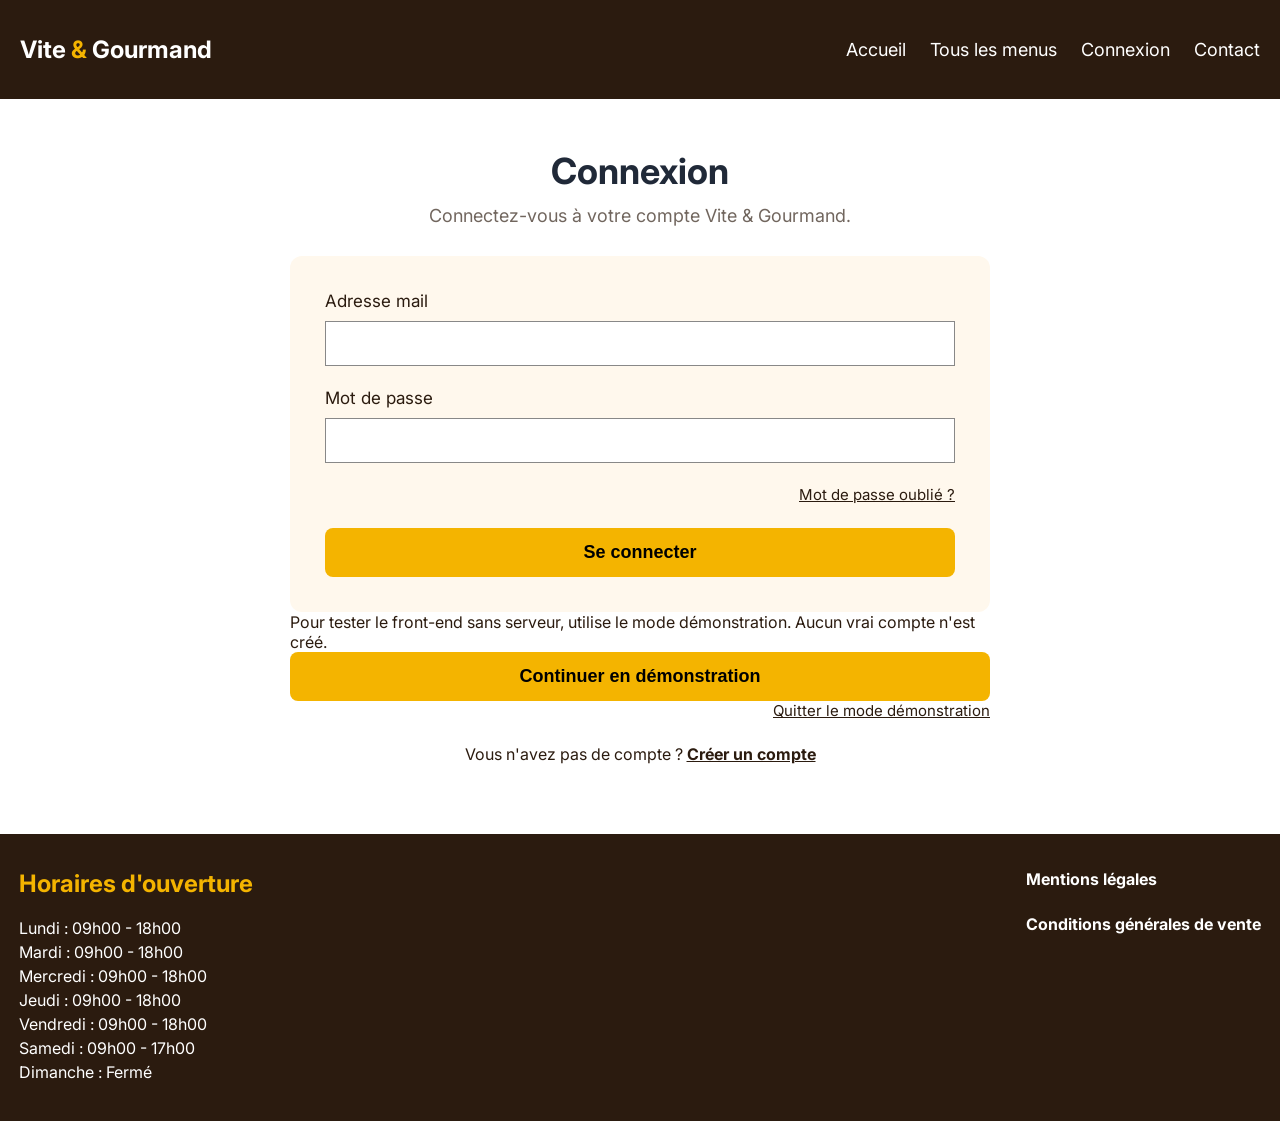
==== site-web/commande.html @ be923fed "Finalisation du front-end et mise à jour des README" ====
<!DOCTYPE html>
<html lang="fr">

<head>
    <meta charset="UTF-8">
    <meta name="viewport" content="width=device-width, initial-scale=1.0">
    <meta name="description" content="Commandez un menu chez Vite & Gourmand, traiteur à Bordeaux.">

    <title>Commande - Vite & Gourmand</title>

    <link rel="stylesheet" href="https://fonts.googleapis.com/css2?family=Inter:wght@400;500;700">
    <link rel="stylesheet" href="./assets/css/style.css">
    <link rel="stylesheet" href="./assets/css/commande.css">
    <link rel="stylesheet" href="./assets/css/front-finitions.css">
</head>

<body class="page-commande">

    <a class="lien-evitement" href="#contenu-principal">Aller au contenu principal</a>

    <header>
        <a href="index.html">
            Vite <span class="texte-dore">&amp;</span> Gourmand
        </a>

        <nav class="navigation-pc" aria-label="Navigation principale">
            <ul>
                <li><a href="index.html">Accueil</a></li>
                <li><a href="menus.html">Tous les menus</a></li>
                <li><a href="connexion.html">Connexion</a></li>
                <li><a href="contact.html">Contact</a></li>
            </ul>
        </nav>

        <details class="menu-mobile">
            <summary>☰ Menu</summary>

            <nav aria-label="Navigation mobile">
                <ul>
                    <li><a href="index.html">Accueil</a></li>
                    <li><a href="menus.html">Tous les menus</a></li>
                    <li><a href="connexion.html">Connexion</a></li>
                    <li><a href="contact.html">Contact</a></li>
                </ul>
            </nav>
        </details>
    </header>

    <main id="contenu-principal">

        <section class="introduction-commande">

            <h1>Commander un menu</h1>

            <p>
                Complétez les informations de votre prestation
                pour préparer votre commande.
            </p>

        </section>

        <div class="contenu-commande">

            <form id="formulaire-commande" class="formulaire-commande">

                <section class="bloc-commande">

                    <h2>Vos informations</h2>

                    <div class="ligne-commande">

                        <div class="champ-commande">
                            <label for="nom">Nom</label>

                            <input
                                type="text"
                                id="nom"
                                name="nom"
                                required
                            >
                        </div>

                        <div class="champ-commande">
                            <label for="prenom">Prénom</label>

                            <input
                                type="text"
                                id="prenom"
                                name="prenom"
                                required
                            >
                        </div>

                    </div>

                    <div class="ligne-commande">

                        <div class="champ-commande">
                            <label for="email">Adresse mail</label>

                            <input
                                type="email"
                                id="email"
                                name="email"
                                required
                            >
                        </div>

                        <div class="champ-commande">
                            <label for="telephone">Téléphone</label>

                            <input
                                type="tel"
                                id="telephone"
                                name="telephone"
                                required
                            >
                        </div>

                    </div>
                </section>

                <section class="bloc-commande">

                    <h2>Votre prestation</h2>

                    <div class="champ-commande">
                        <label for="adresse-prestation">
                            Adresse de la prestation
                        </label>

                        <input
                            type="text"
                            id="adresse-prestation"
                            name="adresse_prestation"
                            required
                        >
                    </div>

                    <div class="champ-commande">
                        <label for="date-prestation">
                            Date de la prestation
                        </label>

                        <input
                            type="date"
                            id="date-prestation"
                            name="date_prestation"
                            required
                        >
                    </div>

                </section>

                <section class="bloc-commande">

                    <h2>Livraison</h2>

                    <div class="ligne-commande">

                        <div class="champ-commande">
                            <label for="date-livraison">
                                Date de livraison
                            </label>

                            <input
                                type="date"
                                id="date-livraison"
                                name="date_livraison"
                                required
                            >
                        </div>

                        <div class="champ-commande">
                            <label for="heure-livraison">
                                Heure de livraison
                            </label>

                            <input
                                type="time"
                                id="heure-livraison"
                                name="heure_livraison"
                                required
                            >
                        </div>

                    </div>

                    <div class="champ-commande">
                        <label for="adresse-livraison">
                            Adresse de livraison
                        </label>

                        <input
                            type="text"
                            id="adresse-livraison"
                            name="adresse_livraison"
                            required
                        >
                    </div>

                    <div class="champ-commande">
                        <label for="ville-livraison">
                            Lieu de livraison
                        </label>

                        <select
                            id="ville-livraison"
                            name="ville_livraison"
                        >
                            <option value="bordeaux">Bordeaux</option>
                            <option value="hors-bordeaux">
                                En dehors de Bordeaux
                            </option>
                        </select>
                    </div>

                    <div class="champ-commande">
                        <label for="distance">
                            Distance depuis Bordeaux en km
                            (si livraison hors Bordeaux)
                        </label>

                        <input
                            type="number"
                            id="distance"
                            name="distance"
                            min="0"
                            step="0.1"
                            value="0"
                        >

                        <p class="information-commande">
                            Pour une livraison hors de Bordeaux,
                            indiquez la distance en kilomètres.
                        </p>
                    </div>

                </section>

                <section class="bloc-commande">

                    <h2>Votre menu</h2>

                    <div class="champ-commande">
                        <label for="menu-choisi">
                            Menu choisi
                        </label>

                        <select
                            id="menu-choisi"
                            name="menu_choisi"
                        >
                            <option value="classique">
                                Menu Classique
                            </option>
                            <option value="vegetarien">
                                Menu Végétarien
                            </option>
                        </select>
                    </div>

                    <div class="champ-commande">
                        <label for="nombre-personnes">
                            Nombre de personnes
                        </label>

                        <input
                            type="number"
                            id="nombre-personnes"
                            name="nombre_personnes"
                            min="10"
                            step="1"
                            value="10"
                            required
                        >

                        <p
                            id="message-minimum"
                            class="information-commande"
                        >
                            Minimum : 10 personnes.
                        </p>
                    </div>

                    <p class="information-commande">
                        Profitez de 10 % de réduction à partir
                        de 5 personnes de plus que le minimum du menu.
                    </p>

                    <p class="information-commande">
                        Consultez les conditions du menu
                        avant de valider votre commande.
                    </p>

                </section>
            </form>

            <!-- Récapitulatif du prix -->
            <aside class="recapitulatif-commande">

                <h2>Récapitulatif</h2>

                <p>
                    <strong>Menu :</strong>
                    <span id="recap-menu">Menu Classique</span>
                </p>

                <p>
                    <strong>Personnes :</strong>
                    <span id="recap-personnes">10</span>
                </p>

                <hr>

                <p>
                    <strong>Prix du menu :</strong>
                    <span id="prix-menu">250,00 €</span>
                </p>

                <p>
                    <strong>Réduction :</strong>
                    <span id="reduction">0,00 €</span>
                </p>

                <p>
                    <strong>Livraison :</strong>
                    <span id="prix-livraison">0,00 €</span>
                </p>

                <hr>

                <p class="total-commande">
                    <strong>Total estimé :</strong>
                    <span id="prix-total">250,00 €</span>
                </p>

                <p class="information-commande">
                    Prix indicatif, sous réserve de confirmation.
                </p>

                <p class="information-commande">
                    Démonstration : utilisez uniquement des noms, des coordonnées et des adresses fictifs.
                    Cette commande d'essai est conservée dans ce navigateur.
                    Aucun paiement ni e-mail n'est envoyé.
                </p>

                <button
                    id="bouton-essai-commande"
                    type="submit"
                    form="formulaire-commande"
                    class="bouton-commande"
                >
                    Enregistrer une commande d'essai
                </button>

                <p
                    id="message-validation-commande"
                    role="status"
                    aria-live="polite"
                ></p>

                <p id="lien-espace-apres-commande" hidden>
                    <a href="espace-utilisateur.html">
                        Consulter cette commande dans Mon espace
                    </a>
                </p>

            </aside>
        </div>

    </main>

    <footer>
        <div class="footer-contenu">

            <section>
                <h2>Horaires d'ouverture</h2>

                <ul class="horaires-pc">
                    <li>Lundi : 09h00 - 18h00</li>
                    <li>Mardi : 09h00 - 18h00</li>
                    <li>Mercredi : 09h00 - 18h00</li>
                    <li>Jeudi : 09h00 - 18h00</li>
                    <li>Vendredi : 09h00 - 18h00</li>
                    <li>Samedi : 09h00 - 17h00</li>
                    <li>Dimanche : Fermé</li>
                </ul>

                <ul class="horaires-mobile">
                    <li>Lundi au vendredi : 09h00 - 18h00</li>
                    <li>Samedi : 09h00 - 17h00</li>
                    <li>Dimanche : Fermé</li>
                </ul>
            </section>

            <div class="informations-legales">
                <p>
                    <a href="mentions-legales.html">
                        Mentions légales
                    </a>
                </p>

                <p>
                    <a href="conditions-generales-de-vente.html">
                        Conditions générales de vente
                    </a>
                </p>
            </div>

        </div>
    </footer>

    <script src="./assets/js/donnees.js"></script>
    <script src="./assets/js/donnees-exemples.js"></script>
    <script src="./assets/js/commun.js"></script>
    <script src="./assets/js/validation.js"></script>
    <script src="./assets/js/commande.js"></script>
</body>
</html>
---- site-web/assets/css/style.css ----
* {
    margin: 0;
    padding: 0;
    box-sizing: border-box;
}

body {
    font-family: "Inter", Arial, sans-serif;
    color: #2B1B0F;
}

header {
    background-color: #2B1B0F;
    display: flex;
    justify-content: space-between;
    align-items: center;
    padding: 35px 20px;
}

header a {
    color: #FFFFFF;
    text-decoration: none;
}

header > a {
    font-size: 24px;
    font-weight: bold;
}

header nav ul {
    display: flex;
    list-style: none;
    gap: 24px;
}

header nav a {
    font-size: 18px;
}

main {
    width: 97%;
    max-width: 1600px;
    margin: 0 auto;
}

.texte-dore {
    color: #F4B400;
}

.presentation {
    background-color: #2B1B0F;
    color: #FFFFFF;
    display: flex;
    justify-content: space-between;
    align-items: center;
    gap: 30px;
    margin: 30px 0 20px;
    padding: 30px 50px;
}

.presentation-texte {
    width: 47%;
}

.presentation-texte h1 {
    font-size: 30px;
    margin-bottom: 18px;
}

.presentation-texte p {
    font-size: 18px;
    margin-bottom: 16px;
}

.presentation-texte .sous-titre {
    font-size: 24px;
    font-weight: bold;
}

.presentation-texte .description {
    font-size: 18px;
    font-weight: bold;
}

.presentation-texte a {
    display: inline-block;
    background-color: #F4B400;
    color: #2B1B0F;
    text-decoration: none;
    padding: 14px 20px;
    font-weight: bold;
    margin-top: 25px;
}

.presentation img {
    width: 40%;
    max-width: 520px;
    aspect-ratio: 4 / 3;
    object-fit: cover;
}

.savoir-faire {
    background-color: #FFF8ED;
    margin: 0 0 20px;
    padding: 20px 30px 60px;
}

.savoir-faire h2 {
    color: #2B1B0F;
    font-size: 48px;
    text-align: center;
    margin-bottom: 30px;
}

.savoir-faire-liste {
    display: flex;
    list-style: none;
}

.savoir-faire-liste li {
    width: 33.33%;
    text-align: center;
    font-size: 18px;
    font-weight: bold;
    padding: 20px 10px;
}

.savoir-faire-liste img {
    width: 55px;
    height: auto;
}

.savoir-faire-liste .separateur {
    border-left: 1px solid #E0E0E0;
}

.avis-clients {
    margin: 20px 0 50px;
}

.avis-clients h2 {
    color: #2B1B0F;
    font-size: 40px;
    text-align: center;
    margin-bottom: 30px;
}

.liste-avis {
    display: flex;
    justify-content: space-between;
}

.avis {
    background-color: #FFF8ED;
    width: 43%;
    padding: 35px 45px;
}

.avis p {
    font-size: 18px;
    font-weight: bold;
}

.avis blockquote {
    margin-top: 12px;
}

footer {
    background-color: #2B1B0F;
    color: #FFFFFF;
    padding: 35px 0;
}

.footer-contenu {
    width: 97%;
    max-width: 1600px;
    margin: 0 auto;
    display: flex;
    justify-content: space-between;
    align-items: flex-start;
    gap: 30px;
}

footer h2 {
    color: #F4B400;
    font-size: 24px;
    margin-bottom: 20px;
}

footer ul {
    list-style: none;
}

footer li {
    margin-bottom: 4px;
}

footer a {
    color: #FFFFFF;
    text-decoration: none;
    font-weight: bold;
}

.informations-legales p {
    margin-bottom: 25px;
}

.page-accueil header .menu-mobile,
.page-accueil .horaires-mobile {
    display: none;
}

.page-accueil .presentation img.fond-presentation-mobile {
    display: none;
}

.page-accueil .photo-buffet-mobile {
    display: none;
}

/* Version mobile ou tablette */
@media screen and (max-width: 768px) {

    .page-accueil header {
        width: 94%;
        margin: 14px auto 0;
        padding: 22px 14px;
        border-radius: 16px;
        position: relative;
    }

    .page-accueil header > a {
        font-size: 22px;
    }

    .page-accueil header .navigation-pc {
        display: none;
    }

    .page-accueil header .menu-mobile {
        display: block;
        color: #FFFFFF;
    }

    .page-accueil .menu-mobile summary {
        font-size: 17px;
        list-style: none;
        cursor: pointer;
    }

    .page-accueil .menu-mobile nav {
        position: absolute;
        top: 100%;
        right: 0;
        width: 200px;
        background-color: #2B1B0F;
        padding: 18px;
        border-radius: 12px;
    }

    .page-accueil .menu-mobile nav ul {
        flex-direction: column;
        gap: 14px;
    }

    .page-accueil main {
        width: 100%;
        max-width: none;
    }

    .page-accueil .presentation {
        display: block;
        width: 94%;
        margin: 24px auto 20px;
        padding: 24px 16px;
        border-radius: 16px;
        background-color: #2B1B0F;
        background-image: url("../images/buffet-fond.png");
        background-size: cover;
        background-position: center;
    }

    .page-accueil .presentation-texte {
        width: 100%;
        padding: 8px;
        background-color: rgba(43, 27, 15, 0.35);
        border-radius: 8px;
    }

    .page-accueil .presentation-texte h1 {
        font-size: 28px;
        margin-bottom: 14px;
    }

    .page-accueil .presentation-texte .sous-titre {
        font-size: 20px;
        font-weight: 400;
        margin-bottom: 18px;
    }

    .page-accueil .presentation-texte .description {
        font-size: 17px;
        font-weight: bold;
        margin-bottom: 20px;
    }

    .page-accueil .presentation-texte a {
        display: block;
        width: 100%;
        margin-top: 20px;
        padding: 14px 8px;
        border-radius: 14px;
        text-align: center;
        font-size: 20px;
    }

    .page-accueil .presentation img.photo-accueil-pc {
        display: none;
    }

    .page-accueil .photo-buffet-mobile {
        display: block;
        width: 94%;
        max-width: 100%;
        height: auto;
        margin: 0 auto 20px;
        border-radius: 16px;
    }

    .page-accueil .savoir-faire {
        margin: 0;
        padding: 20px 3% 30px;
    }

    .page-accueil .savoir-faire h2 {
        color: #000000;
        font-size: 32px;
        text-align: left;
        margin-bottom: 18px;
    }

    .page-accueil .savoir-faire-liste {
        flex-direction: column;
        gap: 20px;
    }

    .page-accueil .savoir-faire-liste li {
        display: flex;
        align-items: center;
        width: 100%;
        gap: 14px;
        padding: 20px 14px;
        background-color: #F4F4F4;
        border-radius: 14px;
        text-align: left;
        font-size: 19px;
    }

    .page-accueil .savoir-faire-liste img {
        width: 40px;
        height: auto;
    }

    .page-accueil .savoir-faire-liste .separateur {
        border-left: none;
    }

    .page-accueil .avis-clients {
        margin: 0;
        padding: 12px 3% 30px;
        background-color: #FFF8ED;
    }

    .page-accueil .avis-clients h2 {
        color: #000000;
        font-size: 27px;
        text-align: left;
        margin-bottom: 16px;
    }

    .page-accueil .liste-avis {
        flex-direction: column;
        gap: 18px;
    }

    .page-accueil .avis {
        width: 100%;
        background-color: #F4F4F4;
        padding: 20px 16px;
        border-radius: 14px;
    }

    .page-accueil .avis p {
        font-size: 16px;
    }

    .page-accueil .horaires-pc {
        display: none;
    }

    .page-accueil .horaires-mobile {
        display: block;
    }

    .page-accueil footer {
        padding: 28px 0;
    }

    .page-accueil .footer-contenu {
        width: 86%;
        flex-direction: column;
        gap: 24px;
    }

    .page-accueil .footer-contenu section {
        width: 100%;
        padding-bottom: 24px;
        border-bottom: 1px solid #FFFFFF;
    }

    .page-accueil footer h2 {
        font-size: 22px;
        margin-bottom: 16px;
    }

    .page-accueil footer li {
        font-size: 17px;
        margin-bottom: 4px;
    }

    .page-accueil .informations-legales p {
        font-size: 17px;
        margin-bottom: 24px;
    }

    .page-accueil .informations-legales a {
        font-weight: 400;
    }

}
---- site-web/assets/css/commande.css ----
/* Commande */

body.page-commande {
    min-height: 100vh;
    display: flex;
    flex-direction: column;
}

.page-commande .menu-mobile,
.page-commande .horaires-mobile {
    display: none;
}

.page-commande main {
    width: 94%;
    max-width: 1100px;
    margin: 40px auto 60px;
    flex: 1;
}

.introduction-commande {
    margin-bottom: 30px;
}

.introduction-commande h1 {
    color: #202938;
    font-size: 36px;
    margin-bottom: 12px;
}

.introduction-commande p {
    color: #71665E;
    font-size: 18px;
}

.contenu-commande {
    display: flex;
    gap: 25px;
    align-items: flex-start;
}

.formulaire-commande {
    width: 63%;
}

.recapitulatif-commande {
    width: 35%;
}

.bloc-commande {
    background-color: #FFF8ED;
    padding: 25px;
    margin-bottom: 20px;
    border-radius: 12px;
}

.bloc-commande h2 {
    color: #2B1B0F;
    font-size: 24px;
    margin-bottom: 22px;
}

.champ-commande {
    margin-bottom: 20px;
}

.champ-commande label {
    display: block;
    font-size: 16px;
    margin-bottom: 8px;
}

.champ-commande input,
.champ-commande select {
    display: block;
    width: 100%;
    height: 44px;
    padding: 10px;
    border: 1px solid #888888;
    background-color: #FFFFFF;
    font-family: "Inter", Arial, sans-serif;
    font-size: 16px;
}

.ligne-commande {
    display: flex;
    gap: 15px;
}

.ligne-commande .champ-commande {
    width: 50%;
}

.information-commande {
    color: #71665E;
    font-size: 14px;
    margin-bottom: 16px;
}

.recapitulatif-commande {
    background-color: #FFF8ED;
    padding: 25px;
    border: 1px solid #E9DDCC;
    border-radius: 12px;
}

.recapitulatif-commande h2 {
    font-size: 24px;
    margin-bottom: 25px;
}

.recapitulatif-commande p {
    font-size: 16px;
    margin-bottom: 18px;
}

.recapitulatif-commande hr {
    border: none;
    border-top: 1px solid #DCCDBB;
    margin: 20px 0;
}

.recapitulatif-commande .total-commande {
    font-size: 21px;
    font-weight: bold;
}

.bouton-commande {
    width: 100%;
    background-color: #F4B400;
    color: #000000;
    border: none;
    border-radius: 8px;
    padding: 14px;
    font-size: 18px;
    font-weight: bold;
    cursor: pointer;
}

/* Version mobile ou tablette */
@media screen and (max-width: 768px) {

    .page-commande header {
        width: 94%;
        margin: 14px auto 0;
        padding: 22px 14px;
        border-radius: 16px;
        position: relative;
    }

    .page-commande header > a {
        font-size: 22px;
    }

    .page-commande .navigation-pc {
        display: none;
    }

    .page-commande .menu-mobile {
        display: block;
        color: #FFFFFF;
    }

    .page-commande .menu-mobile summary {
        font-size: 17px;
        list-style: none;
        cursor: pointer;
    }

    .page-commande .menu-mobile nav {
        position: absolute;
        top: 100%;
        right: 0;
        width: 200px;
        background-color: #2B1B0F;
        padding: 18px;
        border-radius: 12px;
        z-index: 10;
    }

    .page-commande .menu-mobile nav ul {
        flex-direction: column;
        gap: 14px;
    }

    .page-commande main {
        width: 94%;
        margin: 30px auto 45px;
    }

    .introduction-commande h1 {
        font-size: 28px;
    }

    .introduction-commande p {
        font-size: 16px;
    }

    .contenu-commande {
        flex-direction: column;
        gap: 10px;
    }

    .formulaire-commande,
    .recapitulatif-commande {
        width: 100%;
    }

    .bloc-commande,
    .recapitulatif-commande {
        padding: 20px 16px;
        border-radius: 16px;
    }

    .bloc-commande h2,
    .recapitulatif-commande h2 {
        font-size: 21px;
    }

    .ligne-commande {
        flex-direction: column;
        gap: 0;
    }

    .ligne-commande .champ-commande {
        width: 100%;
    }

    .champ-commande label {
        font-size: 15px;
    }

    .page-commande .horaires-pc {
        display: none;
    }

    .page-commande .horaires-mobile {
        display: block;
    }

    .page-commande footer {
        padding: 28px 0;
    }

    .page-commande .footer-contenu {
        width: 86%;
        flex-direction: column;
        gap: 24px;
    }

    .page-commande .footer-contenu section {
        width: 100%;
        padding-bottom: 24px;
        border-bottom: 1px solid #FFFFFF;
    }

    .page-commande footer h2 {
        font-size: 22px;
        margin-bottom: 16px;
    }

    .page-commande footer li {
        font-size: 17px;
    }

    .page-commande .informations-legales p {
        font-size: 17px;
        margin-bottom: 24px;
    }

    .page-commande .informations-legales a {
        font-weight: 400;
    }
}
---- site-web/assets/css/front-finitions.css ----
/* Petites corrections communes */

.menu-inactif {
    display: none !important;
}

.message-formulaire {
    margin-top: 14px;
    font-size: 15px;
    color: #5e3b22;
}

.page-detail-menu .galerie-photos img {
    width: 31%;
    height: 270px;
    object-fit: cover;
    border-radius: 8px;
}

/* Version mobile ou tablette */

@media screen and (max-width: 768px) {
    .page-detail-menu .galerie-photos img {
        width: 31.5%;
        height: 154px;
    }
}

[hidden] {
    display: none !important;
}

.select-commande-client {
    display: block;
    margin: 12px 0;
    padding: 8px;
    max-width: 100%;
}

#message-validation-commande {
    margin-top: 10px;
    font-weight: 500;
}

/* Accessibilité : clavier et contrastes */

.lien-evitement {
    position: absolute;
    left: 12px;
    top: -100px;
    z-index: 100;
    padding: 12px 16px;
    background-color: #FFFFFF;
    color: #2B1B0F;
    font-weight: bold;
    border: 2px solid #2B1B0F;
}

.lien-evitement:focus {
    top: 12px;
}

a:focus,
button:focus,
input:focus,
select:focus,
textarea:focus,
summary:focus {
    outline: 3px solid #946200;
    outline-offset: 3px;
}

header a:focus,
header summary:focus,
footer a:focus,
.navigation-employe a:focus,
.navigation-espace a:focus {
    outline-color: #FFDF7A;
}

.page-detail-menu .plat-menu h3 {
    color: #946200;
}
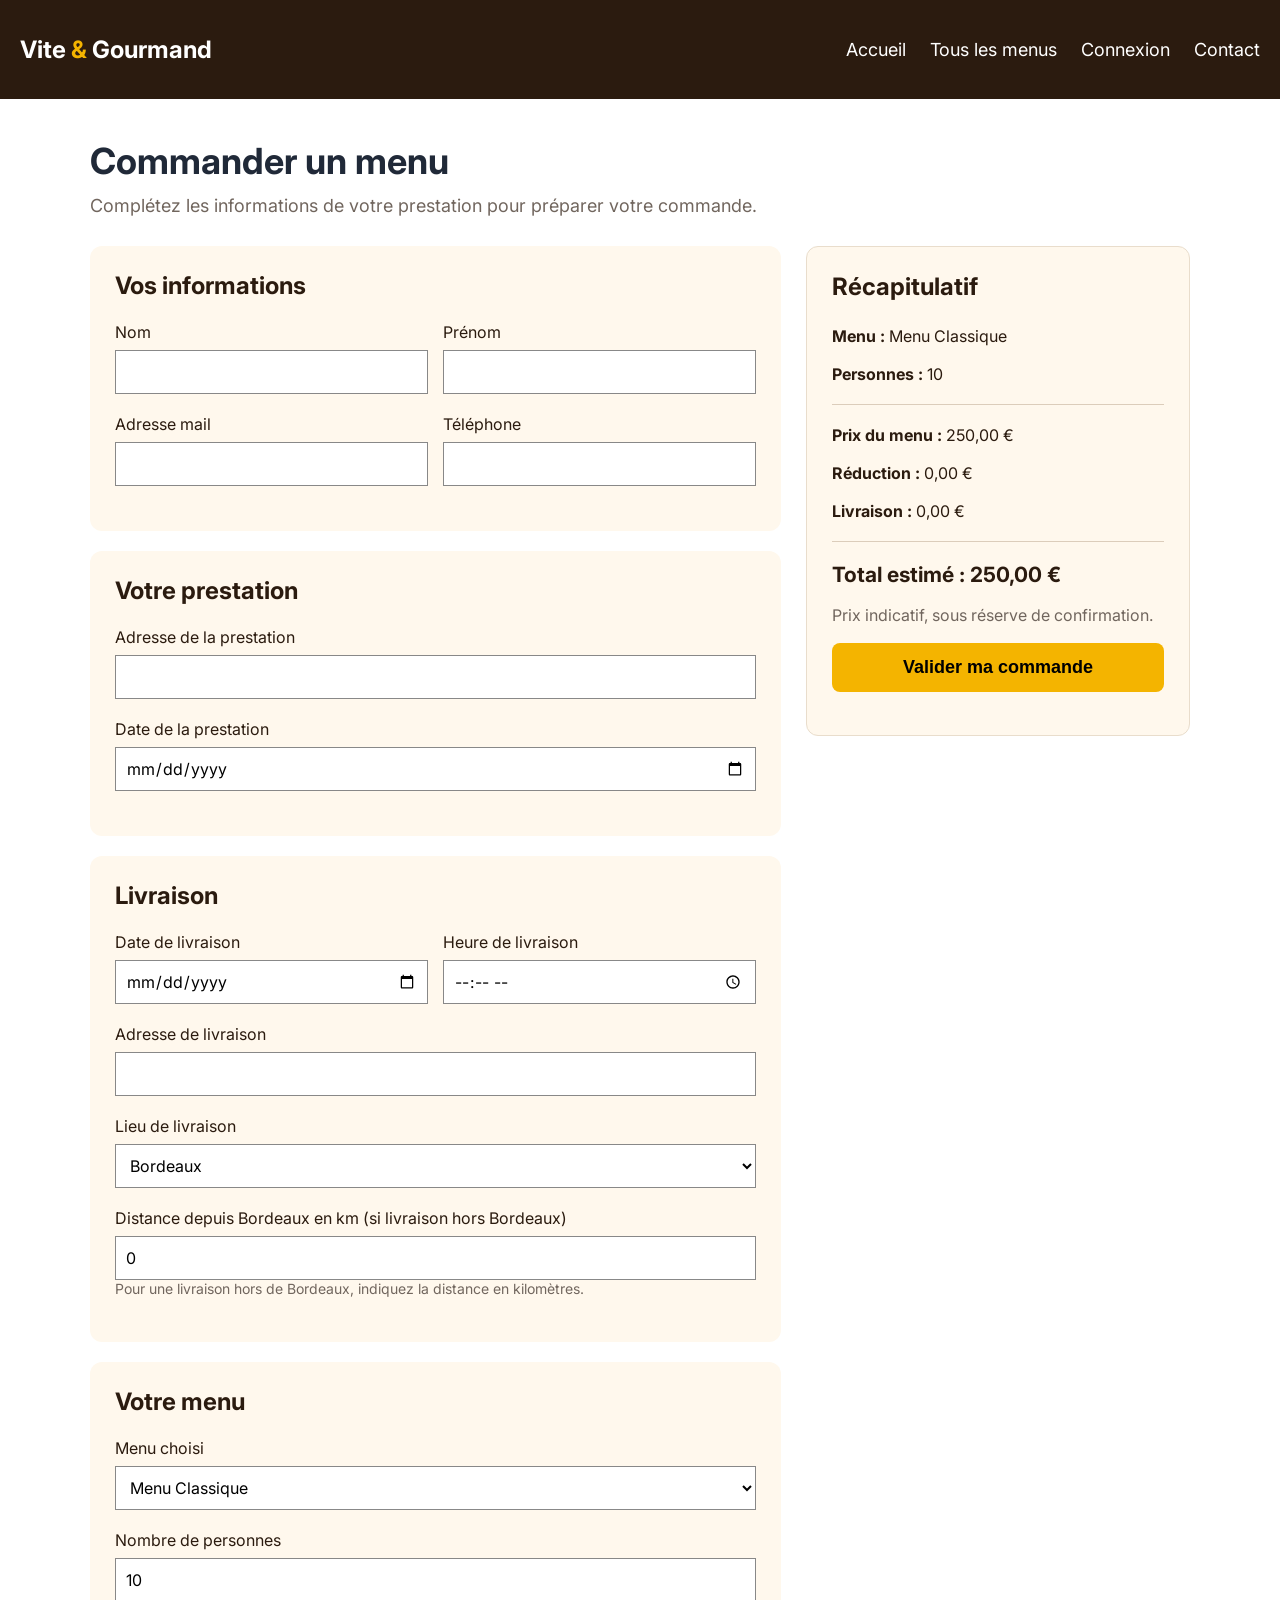
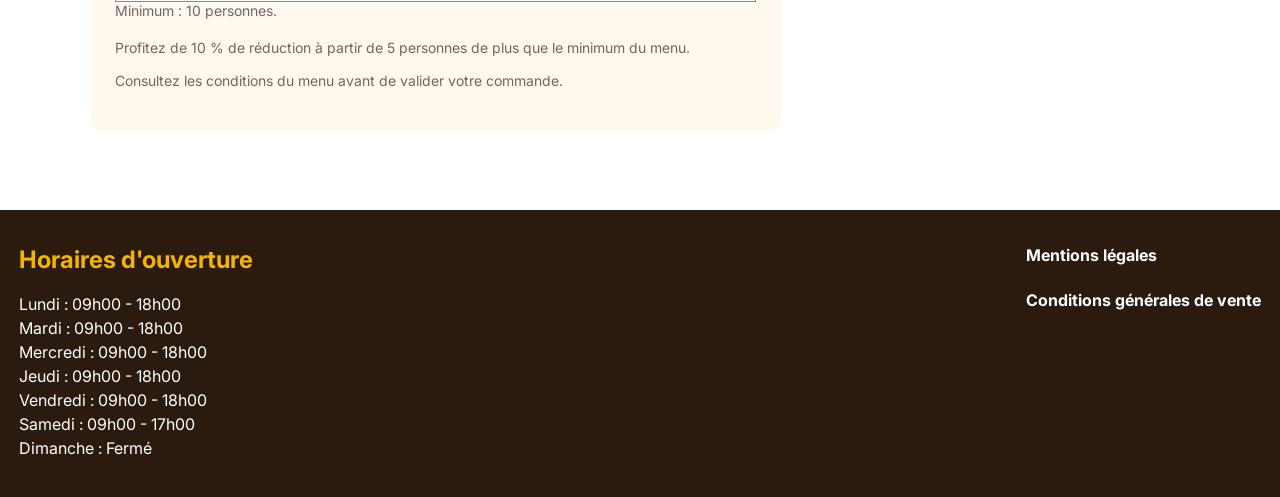
==== commit 1619c1fa: "Finalisation des derniers ajustements du front-end" ====
--- a/site-web/commande.html
+++ b/site-web/commande.html
@@ -340,19 +340,14 @@
                     Prix indicatif, sous réserve de confirmation.
                 </p>
 
-                <p class="information-commande">
-                    Démonstration : utilisez uniquement des noms, des coordonnées et des adresses fictifs.
-                    Cette commande d'essai est conservée dans ce navigateur.
-                    Aucun paiement ni e-mail n'est envoyé.
-                </p>
 
                 <button
-                    id="bouton-essai-commande"
+                    id="bouton-valider-commande"
                     type="submit"
                     form="formulaire-commande"
                     class="bouton-commande"
                 >
-                    Enregistrer une commande d'essai
+                    Valider ma commande
                 </button>
 
                 <p
@@ -361,11 +356,6 @@
                     aria-live="polite"
                 ></p>
 
-                <p id="lien-espace-apres-commande" hidden>
-                    <a href="espace-utilisateur.html">
-                        Consulter cette commande dans Mon espace
-                    </a>
-                </p>
 
             </aside>
         </div>
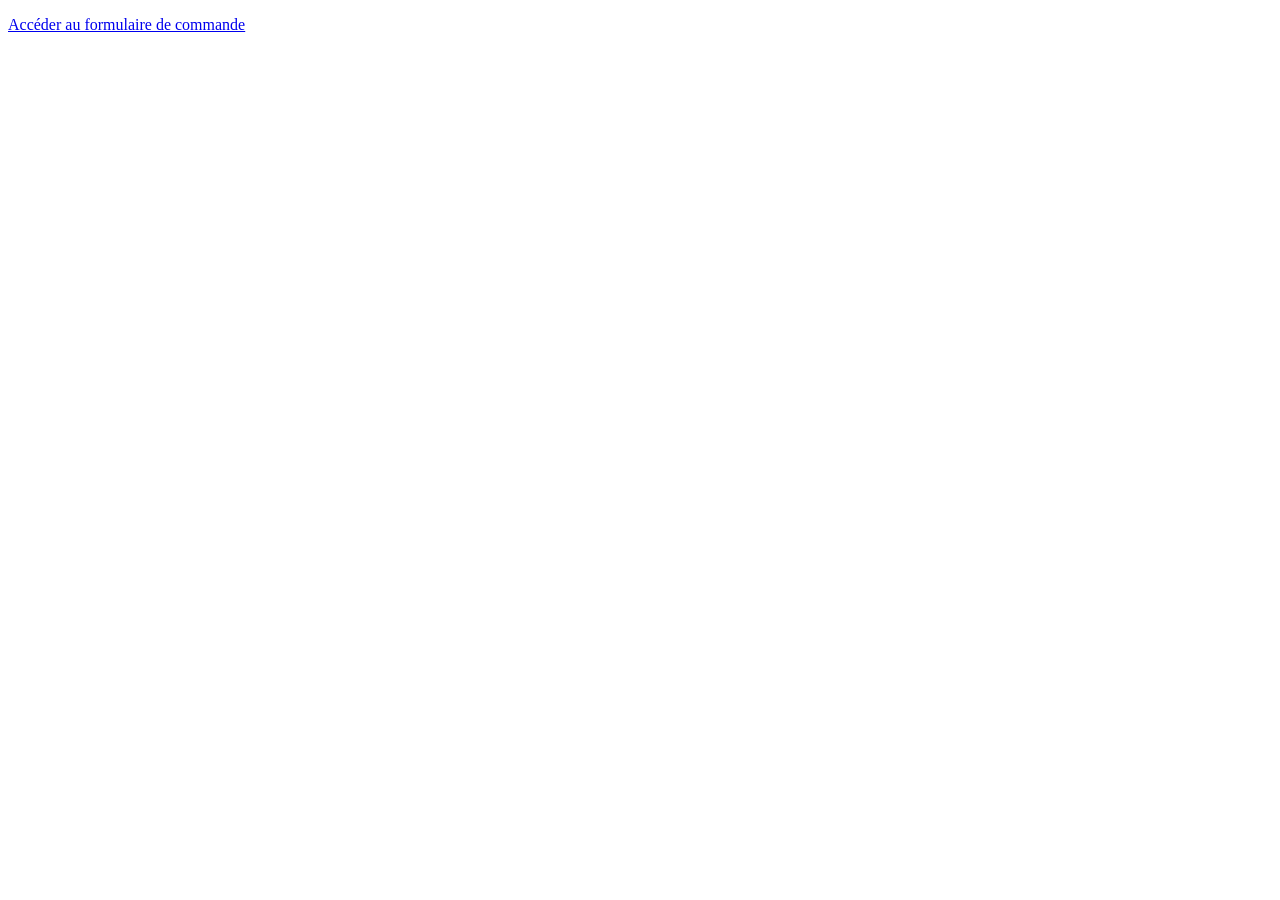
==== commit 9a71ddcc: "Finalisation du site Vite et Gourmand" ====
--- a/site-web/commande.html
+++ b/site-web/commande.html
@@ -1,411 +1,12 @@
-
 <!DOCTYPE html>
 <html lang="fr">
-
 <head>
     <meta charset="UTF-8">
     <meta name="viewport" content="width=device-width, initial-scale=1.0">
-    <meta name="description" content="Commandez un menu chez Vite & Gourmand, traiteur à Bordeaux.">
-
-    <title>Commande - Vite & Gourmand</title>
-
-    <link rel="stylesheet" href="https://fonts.googleapis.com/css2?family=Inter:wght@400;500;700">
-    <link rel="stylesheet" href="./assets/css/style.css">
-    <link rel="stylesheet" href="./assets/css/commande.css">
-    <link rel="stylesheet" href="./assets/css/front-finitions.css">
+    <meta http-equiv="refresh" content="0;url=commande.php">
+    <title>Commande - Vite &amp; Gourmand</title>
 </head>
-
-<body class="page-commande">
-
-    <a class="lien-evitement" href="#contenu-principal">Aller au contenu principal</a>
-
-    <header>
-        <a href="index.html">
-            Vite <span class="texte-dore">&amp;</span> Gourmand
-        </a>
-
-        <nav class="navigation-pc" aria-label="Navigation principale">
-            <ul>
-                <li><a href="index.html">Accueil</a></li>
-                <li><a href="menus.html">Tous les menus</a></li>
-                <li><a href="connexion.html">Connexion</a></li>
-                <li><a href="contact.html">Contact</a></li>
-            </ul>
-        </nav>
-
-        <details class="menu-mobile">
-            <summary>☰ Menu</summary>
-
-            <nav aria-label="Navigation mobile">
-                <ul>
-                    <li><a href="index.html">Accueil</a></li>
-                    <li><a href="menus.html">Tous les menus</a></li>
-                    <li><a href="connexion.html">Connexion</a></li>
-                    <li><a href="contact.html">Contact</a></li>
-                </ul>
-            </nav>
-        </details>
-    </header>
-
-    <main id="contenu-principal">
-
-        <section class="introduction-commande">
-
-            <h1>Commander un menu</h1>
-
-            <p>
-                Complétez les informations de votre prestation
-                pour préparer votre commande.
-            </p>
-
-        </section>
-
-        <div class="contenu-commande">
-
-            <form id="formulaire-commande" class="formulaire-commande">
-
-                <section class="bloc-commande">
-
-                    <h2>Vos informations</h2>
-
-                    <div class="ligne-commande">
-
-                        <div class="champ-commande">
-                            <label for="nom">Nom</label>
-
-                            <input
-                                type="text"
-                                id="nom"
-                                name="nom"
-                                required
-                            >
-                        </div>
-
-                        <div class="champ-commande">
-                            <label for="prenom">Prénom</label>
-
-                            <input
-                                type="text"
-                                id="prenom"
-                                name="prenom"
-                                required
-                            >
-                        </div>
-
-                    </div>
-
-                    <div class="ligne-commande">
-
-                        <div class="champ-commande">
-                            <label for="email">Adresse mail</label>
-
-                            <input
-                                type="email"
-                                id="email"
-                                name="email"
-                                required
-                            >
-                        </div>
-
-                        <div class="champ-commande">
-                            <label for="telephone">Téléphone</label>
-
-                            <input
-                                type="tel"
-                                id="telephone"
-                                name="telephone"
-                                required
-                            >
-                        </div>
-
-                    </div>
-                </section>
-
-                <section class="bloc-commande">
-
-                    <h2>Votre prestation</h2>
-
-                    <div class="champ-commande">
-                        <label for="adresse-prestation">
-                            Adresse de la prestation
-                        </label>
-
-                        <input
-                            type="text"
-                            id="adresse-prestation"
-                            name="adresse_prestation"
-                            required
-                        >
-                    </div>
-
-                    <div class="champ-commande">
-                        <label for="date-prestation">
-                            Date de la prestation
-                        </label>
-
-                        <input
-                            type="date"
-                            id="date-prestation"
-                            name="date_prestation"
-                            required
-                        >
-                    </div>
-
-                </section>
-
-                <section class="bloc-commande">
-
-                    <h2>Livraison</h2>
-
-                    <div class="ligne-commande">
-
-                        <div class="champ-commande">
-                            <label for="date-livraison">
-                                Date de livraison
-                            </label>
-
-                            <input
-                                type="date"
-                                id="date-livraison"
-                                name="date_livraison"
-                                required
-                            >
-                        </div>
-
-                        <div class="champ-commande">
-                            <label for="heure-livraison">
-                                Heure de livraison
-                            </label>
-
-                            <input
-                                type="time"
-                                id="heure-livraison"
-                                name="heure_livraison"
-                                required
-                            >
-                        </div>
-
-                    </div>
-
-                    <div class="champ-commande">
-                        <label for="adresse-livraison">
-                            Adresse de livraison
-                        </label>
-
-                        <input
-                            type="text"
-                            id="adresse-livraison"
-                            name="adresse_livraison"
-                            required
-                        >
-                    </div>
-
-                    <div class="champ-commande">
-                        <label for="ville-livraison">
-                            Lieu de livraison
-                        </label>
-
-                        <select
-                            id="ville-livraison"
-                            name="ville_livraison"
-                        >
-                            <option value="bordeaux">Bordeaux</option>
-                            <option value="hors-bordeaux">
-                                En dehors de Bordeaux
-                            </option>
-                        </select>
-                    </div>
-
-                    <div class="champ-commande">
-                        <label for="distance">
-                            Distance depuis Bordeaux en km
-                            (si livraison hors Bordeaux)
-                        </label>
-
-                        <input
-                            type="number"
-                            id="distance"
-                            name="distance"
-                            min="0"
-                            step="0.1"
-                            value="0"
-                        >
-
-                        <p class="information-commande">
-                            Pour une livraison hors de Bordeaux,
-                            indiquez la distance en kilomètres.
-                        </p>
-                    </div>
-
-                </section>
-
-                <section class="bloc-commande">
-
-                    <h2>Votre menu</h2>
-
-                    <div class="champ-commande">
-                        <label for="menu-choisi">
-                            Menu choisi
-                        </label>
-
-                        <select
-                            id="menu-choisi"
-                            name="menu_choisi"
-                        >
-                            <option value="classique">
-                                Menu Classique
-                            </option>
-                            <option value="vegetarien">
-                                Menu Végétarien
-                            </option>
-                        </select>
-                    </div>
-
-                    <div class="champ-commande">
-                        <label for="nombre-personnes">
-                            Nombre de personnes
-                        </label>
-
-                        <input
-                            type="number"
-                            id="nombre-personnes"
-                            name="nombre_personnes"
-                            min="10"
-                            step="1"
-                            value="10"
-                            required
-                        >
-
-                        <p
-                            id="message-minimum"
-                            class="information-commande"
-                        >
-                            Minimum : 10 personnes.
-                        </p>
-                    </div>
-
-                    <p class="information-commande">
-                        Profitez de 10 % de réduction à partir
-                        de 5 personnes de plus que le minimum du menu.
-                    </p>
-
-                    <p class="information-commande">
-                        Consultez les conditions du menu
-                        avant de valider votre commande.
-                    </p>
-
-                </section>
-            </form>
-
-            <!-- Récapitulatif du prix -->
-            <aside class="recapitulatif-commande">
-
-                <h2>Récapitulatif</h2>
-
-                <p>
-                    <strong>Menu :</strong>
-                    <span id="recap-menu">Menu Classique</span>
-                </p>
-
-                <p>
-                    <strong>Personnes :</strong>
-                    <span id="recap-personnes">10</span>
-                </p>
-
-                <hr>
-
-                <p>
-                    <strong>Prix du menu :</strong>
-                    <span id="prix-menu">250,00 €</span>
-                </p>
-
-                <p>
-                    <strong>Réduction :</strong>
-                    <span id="reduction">0,00 €</span>
-                </p>
-
-                <p>
-                    <strong>Livraison :</strong>
-                    <span id="prix-livraison">0,00 €</span>
-                </p>
-
-                <hr>
-
-                <p class="total-commande">
-                    <strong>Total estimé :</strong>
-                    <span id="prix-total">250,00 €</span>
-                </p>
-
-                <p class="information-commande">
-                    Prix indicatif, sous réserve de confirmation.
-                </p>
-
-
-                <button
-                    id="bouton-valider-commande"
-                    type="submit"
-                    form="formulaire-commande"
-                    class="bouton-commande"
-                >
-                    Valider ma commande
-                </button>
-
-                <p
-                    id="message-validation-commande"
-                    role="status"
-                    aria-live="polite"
-                ></p>
-
-
-            </aside>
-        </div>
-
-    </main>
-
-    <footer>
-        <div class="footer-contenu">
-
-            <section>
-                <h2>Horaires d'ouverture</h2>
-
-                <ul class="horaires-pc">
-                    <li>Lundi : 09h00 - 18h00</li>
-                    <li>Mardi : 09h00 - 18h00</li>
-                    <li>Mercredi : 09h00 - 18h00</li>
-                    <li>Jeudi : 09h00 - 18h00</li>
-                    <li>Vendredi : 09h00 - 18h00</li>
-                    <li>Samedi : 09h00 - 17h00</li>
-                    <li>Dimanche : Fermé</li>
-                </ul>
-
-                <ul class="horaires-mobile">
-                    <li>Lundi au vendredi : 09h00 - 18h00</li>
-                    <li>Samedi : 09h00 - 17h00</li>
-                    <li>Dimanche : Fermé</li>
-                </ul>
-            </section>
-
-            <div class="informations-legales">
-                <p>
-                    <a href="mentions-legales.html">
-                        Mentions légales
-                    </a>
-                </p>
-
-                <p>
-                    <a href="conditions-generales-de-vente.html">
-                        Conditions générales de vente
-                    </a>
-                </p>
-            </div>
-
-        </div>
-    </footer>
-
-    <script src="./assets/js/donnees.js"></script>
-    <script src="./assets/js/donnees-exemples.js"></script>
-    <script src="./assets/js/commun.js"></script>
-    <script src="./assets/js/validation.js"></script>
-    <script src="./assets/js/commande.js"></script>
+<body>
+    <p><a href="commande.php">Accéder au formulaire de commande</a></p>
 </body>
 </html>
